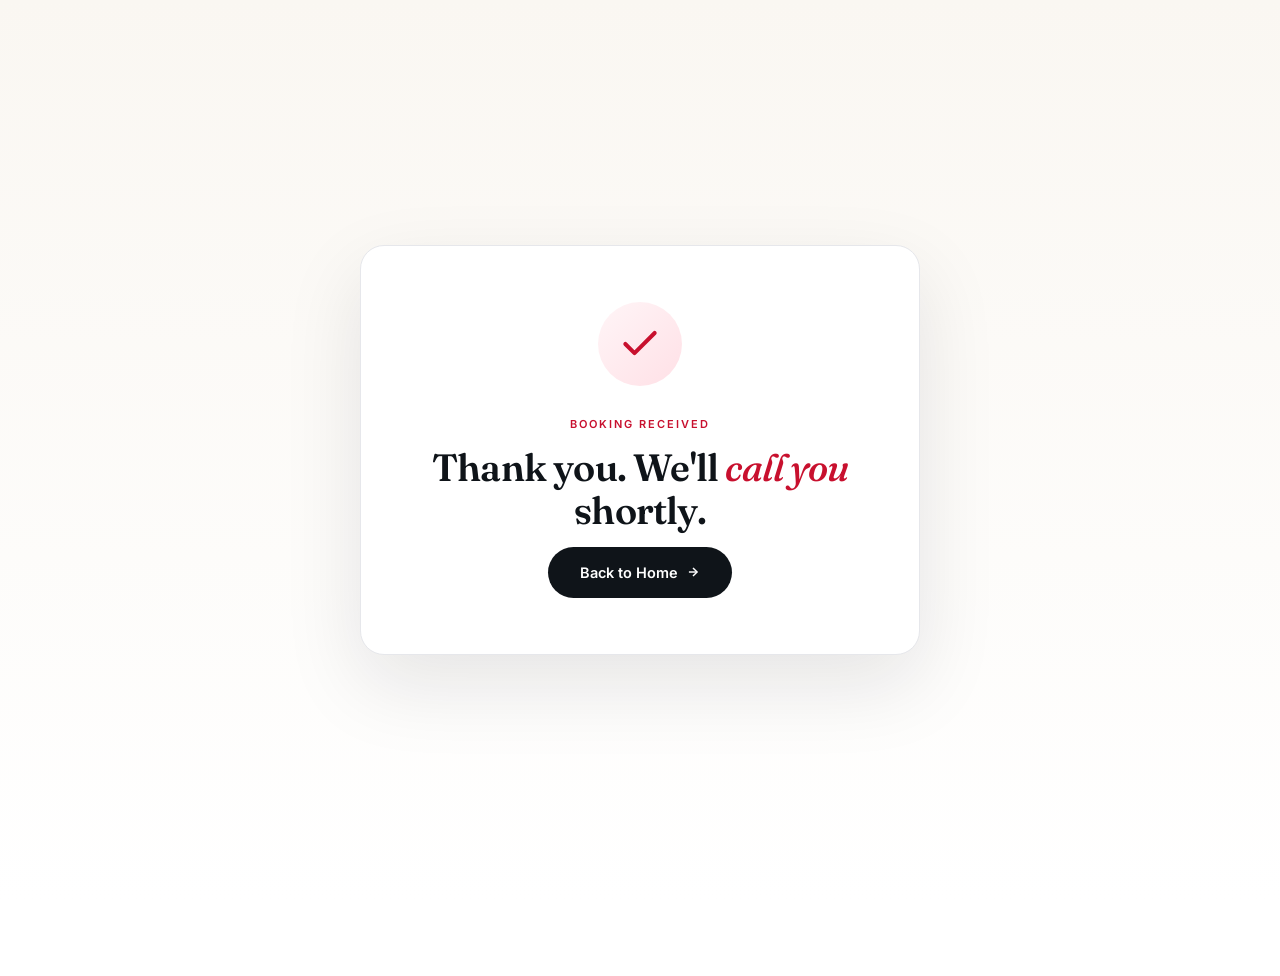
==== thank-you.html @ 6a63ca4a "Add exit-intent popup, thank-you page, mobile video autoplay fixes, slim topbar - Exit-intent modal " ====
<!DOCTYPE html>
<html lang="en">
<head>
  <meta charset="UTF-8" />
  <meta name="viewport" content="width=device-width, initial-scale=1.0" />
  <title>Thank You — Shape-U Obesity Clinic</title>
  <link rel="preconnect" href="https://fonts.googleapis.com" />
  <link rel="preconnect" href="https://fonts.gstatic.com" crossorigin />
  <link href="https://fonts.googleapis.com/css2?family=Inter:wght@400;500;600;700&family=Fraunces:opsz,wght@9..144,500;9..144,600;9..144,700&display=swap" rel="stylesheet" />
  <link rel="stylesheet" href="styles.css" />
  <style>
    .thank-page {
      min-height: 100vh;
      display: flex;
      align-items: center;
      justify-content: center;
      padding: 32px 20px;
      background: linear-gradient(180deg, var(--cream) 0%, #fff 100%);
      text-align: center;
    }
    .thank-card {
      max-width: 560px;
      background: #fff;
      border-radius: 24px;
      padding: 56px 40px;
      box-shadow: 0 30px 80px rgba(15, 20, 25, 0.1);
      border: 1px solid var(--line);
    }
    .thank-icon {
      width: 84px;
      height: 84px;
      border-radius: 50%;
      background: linear-gradient(135deg, #fff5f7, #ffe0e6);
      color: var(--red);
      display: flex;
      align-items: center;
      justify-content: center;
      margin: 0 auto 24px;
      animation: pop .6s cubic-bezier(.2, .9, .3, 1.3);
    }
    @keyframes pop {
      0%   { transform: scale(0); opacity: 0; }
      70%  { transform: scale(1.1); }
      100% { transform: scale(1); opacity: 1; }
    }
    .thank-card .eyebrow {
      display: inline-block;
      margin-bottom: 12px;
    }
    .thank-card h1 {
      font-family: var(--serif);
      font-size: 38px;
      font-weight: 600;
      letter-spacing: -0.8px;
      line-height: 1.15;
      margin-bottom: 14px;
      color: var(--ink);
    }
    .thank-card h1 em {
      font-style: italic;
      color: var(--red);
      font-weight: 500;
    }
    .thank-card p {
      font-size: 15.5px;
      color: var(--muted);
      line-height: 1.6;
      margin-bottom: 28px;
    }
    .thank-meta {
      display: flex;
      gap: 16px;
      justify-content: center;
      flex-wrap: wrap;
      margin-bottom: 28px;
    }
    .thank-meta-item {
      display: inline-flex;
      align-items: center;
      gap: 8px;
      font-size: 13px;
      color: var(--ink-soft);
      background: var(--cream);
      padding: 8px 14px;
      border-radius: 999px;
      border: 1px solid var(--line);
    }
    .thank-meta-item svg { color: var(--red); }
    .thank-cta {
      display: inline-flex;
      align-items: center;
      gap: 8px;
      background: var(--ink);
      color: #fff;
      text-decoration: none;
      padding: 14px 32px;
      border-radius: 999px;
      font-weight: 600;
      font-size: 14.5px;
      transition: background .2s, transform .15s;
    }
    .thank-cta:hover { background: var(--red); transform: translateY(-1px); }
    @media (max-width: 640px) {
      .thank-card { padding: 40px 24px; }
      .thank-card h1 { font-size: 28px; }
      .thank-card p { font-size: 14px; }
    }
  </style>
</head>
<body>
  <section class="thank-page">
    <div class="thank-card">
      <div class="thank-icon">
        <svg width="44" height="44" viewBox="0 0 24 24" fill="none" stroke="currentColor" stroke-width="2.2" stroke-linecap="round" stroke-linejoin="round">
          <polyline points="20 6 9 17 4 12"/>
        </svg>
      </div>
      <span class="eyebrow">Booking Received</span>
      <h1>Thank you. We'll <em>call you</em> shortly.</h1>

      <a href="index.html" class="thank-cta">
        Back to Home
        <svg width="14" height="14" viewBox="0 0 24 24" fill="none" stroke="currentColor" stroke-width="2.5"><line x1="5" y1="12" x2="19" y2="12"/><polyline points="12 5 19 12 12 19"/></svg>
      </a>
    </div>
  </section>
</body>
</html>
---- styles.css ----
/* ============ Tokens ============ */
:root {
  --red: #C8102E;
  --red-dark: #9b0c24;
  --ink: #0f1419;
  --ink-soft: #2a2f36;
  --muted: #6b7280;
  --line: #e6e7eb;
  --paper: #ffffff;
  --cream: #faf7f2;
  --sand: #f4efe8;

  --radius-sm: 8px;
  --radius: 12px;
  --radius-lg: 20px;

  --shadow-sm: 0 1px 2px rgba(15, 20, 25, 0.04), 0 1px 3px rgba(15, 20, 25, 0.06);
  --shadow-md: 0 4px 16px rgba(15, 20, 25, 0.06), 0 1px 3px rgba(15, 20, 25, 0.04);
  --shadow-lg: 0 24px 60px rgba(15, 20, 25, 0.12);

  --serif: 'Fraunces', 'Times New Roman', serif;
  --sans: 'Inter', system-ui, -apple-system, Segoe UI, Roboto, sans-serif;
}

* { box-sizing: border-box; margin: 0; padding: 0; }
html { scroll-behavior: smooth; }
body {
  font-family: var(--sans);
  background: var(--paper);
  color: var(--ink);
  line-height: 1.6;
  -webkit-font-smoothing: antialiased;
  text-rendering: optimizeLegibility;
}
img { max-width: 100%; display: block; }
a { color: inherit; }

/* ============ Top Bar ============ */
.topbar {
  background: var(--ink);
  color: rgba(255, 255, 255, 0.85);
  font-size: 12.5px;
  letter-spacing: 0.3px;
}
.topbar-inner {
  max-width: 1280px;
  margin: 0 auto;
  padding: 8px 24px;
  display: flex;
  align-items: center;
  justify-content: center;
}
.topbar-item {
  display: inline-flex;
  align-items: center;
  gap: 8px;
  color: rgba(255, 255, 255, 0.78);
}
.topbar-item svg {
  opacity: 0.7;
  color: var(--red);
  flex-shrink: 0;
}

/* ============ Header ============ */
.nav {
  position: sticky;
  top: 0;
  background: rgba(255, 255, 255, 0.96);
  backdrop-filter: saturate(160%) blur(10px);
  border-bottom: 1px solid var(--line);
  z-index: 100;
}
.nav-inner {
  max-width: 1280px;
  margin: 0 auto;
  padding: 14px 28px;
  display: flex;
  align-items: center;
  justify-content: space-between;
  gap: 32px;
}
.brand img {
  height: 44px;
  width: auto;
  display: block;
}
.nav-links {
  display: flex;
  align-items: center;
  gap: 32px;
}
.nav-links a {
  text-decoration: none;
  color: var(--ink-soft);
  font-weight: 500;
  font-size: 14px;
  letter-spacing: 0.1px;
  transition: color .2s;
  position: relative;
}
.nav-links a:not(.nav-cta)::after {
  content: '';
  position: absolute;
  left: 0;
  bottom: -4px;
  width: 0;
  height: 1.5px;
  background: var(--red);
  transition: width .25s ease;
}
.nav-links a:not(.nav-cta):hover { color: var(--red); }
.nav-links a:not(.nav-cta):hover::after { width: 100%; }
.nav-cta {
  background: var(--red);
  color: #fff !important;
  padding: 11px 22px;
  border-radius: 999px;
  font-size: 13.5px;
  font-weight: 600;
  letter-spacing: 0.2px;
  transition: background .2s, transform .15s, box-shadow .2s;
  box-shadow: 0 6px 18px rgba(200, 16, 46, 0.32);
}
.nav-cta::after { display: none !important; }
.nav-cta:hover {
  background: var(--ink);
  transform: translateY(-1px);
  box-shadow: 0 8px 22px rgba(15, 20, 25, 0.25);
}

/* ============ Hero ============ */
.hero {
  background: linear-gradient(180deg, var(--cream) 0%, #fff 100%);
  padding: 36px 28px 56px;
  position: relative;
  overflow: hidden;
}
.hero::before {
  content: '';
  position: absolute;
  top: 10%;
  right: -10%;
  width: 500px;
  height: 500px;
  background: radial-gradient(circle, rgba(200, 16, 46, 0.06), transparent 70%);
  pointer-events: none;
  border-radius: 50%;
}

/* ===== Decorative shapes ===== */
.deco {
  position: absolute;
  pointer-events: none;
  z-index: 0;
}
.deco-circle {
  border-radius: 50%;
  background: radial-gradient(circle, rgba(200, 16, 46, 0.12), transparent 70%);
  animation: floatY 12s ease-in-out infinite;
}
.deco-circle--lg {
  width: 320px;
  height: 320px;
  top: 8%;
  left: -120px;
}
.deco-circle--sm {
  width: 160px;
  height: 160px;
  bottom: 8%;
  right: 12%;
  background: radial-gradient(circle, rgba(15, 20, 25, 0.06), transparent 70%);
  animation-duration: 9s;
  animation-delay: -3s;
}
.deco-ring {
  width: 220px;
  height: 220px;
  bottom: -60px;
  left: 35%;
  border: 1.5px dashed rgba(200, 16, 46, 0.25);
  border-radius: 50%;
  animation: spin 60s linear infinite;
}
.deco-dots {
  top: 18%;
  right: 32%;
  color: rgba(200, 16, 46, 0.18);
}
.deco-blur {
  position: absolute;
  width: 320px;
  height: 320px;
  border-radius: 50%;
  filter: blur(80px);
  opacity: 0.4;
  pointer-events: none;
  z-index: 0;
}
.deco-blur--left {
  top: 20%;
  left: -160px;
  background: rgba(200, 16, 46, 0.25);
}
.deco-blur--right {
  bottom: 10%;
  right: -160px;
  background: rgba(15, 20, 25, 0.18);
}

@keyframes floatY {
  0%, 100% { transform: translateY(0); }
  50% { transform: translateY(-22px); }
}
@keyframes spin {
  from { transform: rotate(0deg); }
  to   { transform: rotate(360deg); }
}

/* ===== Single Golden Offer ===== */
.gold-offer {
  position: relative;
  z-index: 1;
  max-width: 920px;
  margin: 0 auto 20px;
  display: flex;
  flex-direction: column;
  align-items: center;
  gap: 10px;
  padding: 16px 36px 18px;
  border-radius: 22px;
  background:
    radial-gradient(ellipse at center top, rgba(255, 244, 200, 0.95) 0%, transparent 65%),
    linear-gradient(120deg, #a0731f 0%, #d4a84a 18%, #f5d97a 38%, #fff8da 50%, #f5d97a 62%, #d4a84a 82%, #a0731f 100%);
  background-size: 100% 100%, 220% 100%;
  border: 1.5px solid #c79733;
  box-shadow:
    0 0 0 1px rgba(255, 255, 255, 0.55) inset,
    0 0 0 4px rgba(245, 217, 122, 0.2),
    0 12px 32px rgba(160, 115, 31, 0.4),
    0 0 40px rgba(245, 217, 122, 0.55);
  overflow: hidden;
  animation: goldShimmer 5s ease-in-out infinite, goldPulse 2.6s ease-in-out infinite;
}
.gold-tag {
  display: inline-flex;
  align-items: center;
  gap: 7px;
  font-size: 10.5px;
  font-weight: 800;
  text-transform: uppercase;
  letter-spacing: 2.5px;
  color: #4a3210;
  background: rgba(255, 255, 255, 0.72);
  padding: 5px 14px;
  border-radius: 999px;
  border: 1px solid rgba(74, 50, 16, 0.18);
  position: relative;
  z-index: 2;
}
.gold-dot {
  width: 6px;
  height: 6px;
  border-radius: 50%;
  background: #c8102e;
  box-shadow: 0 0 0 0 rgba(200, 16, 46, 0.6);
  animation: goldDot 1.8s ease-out infinite;
}
@keyframes goldDot {
  0%, 100% { box-shadow: 0 0 0 0 rgba(200, 16, 46, 0.55); }
  50%      { box-shadow: 0 0 0 6px rgba(200, 16, 46, 0); }
}

.gold-main {
  display: flex;
  align-items: center;
  gap: 18px;
  position: relative;
  z-index: 2;
}
.gold-kg {
  display: inline-flex;
  align-items: baseline;
  gap: 4px;
  font-family: var(--serif);
  color: #c8102e;
  text-shadow:
    0 1px 0 rgba(255, 255, 255, 0.6),
    0 2px 6px rgba(200, 16, 46, 0.25),
    0 0 24px rgba(200, 16, 46, 0.15);
  line-height: 0.9;
}
.gold-kg-num {
  font-size: 64px;
  font-weight: 700;
  letter-spacing: -3px;
}
.gold-kg-unit {
  font-size: 28px;
  font-weight: 700;
  letter-spacing: 1px;
}
.gold-detail {
  display: flex;
  flex-direction: column;
  line-height: 1.15;
  text-align: left;
}
.gold-detail-top {
  font-family: var(--serif);
  font-style: italic;
  font-size: 22px;
  font-weight: 600;
  color: #2a1d08;
  text-shadow: 0 1px 0 rgba(255, 255, 255, 0.45);
}
.gold-detail-bottom {
  font-size: 12px;
  font-weight: 600;
  text-transform: uppercase;
  letter-spacing: 1.5px;
  color: #6b4a14;
  margin-top: 2px;
}
.gold-free {
  font-family: var(--sans);
  font-size: 18px;
  font-weight: 900;
  letter-spacing: 4px;
  color: #fff;
  background: linear-gradient(135deg, #c8102e 0%, #8b0a20 100%);
  padding: 8px 16px 8px 20px;
  border-radius: 8px;
  box-shadow: 0 4px 14px rgba(200, 16, 46, 0.45), 0 0 0 2px rgba(255, 255, 255, 0.5) inset;
  margin-left: 6px;
  transform: rotate(-3deg);
  text-shadow: 0 1px 2px rgba(0, 0, 0, 0.2);
}
.gold-shine {
  position: absolute;
  top: 0;
  left: -75%;
  width: 50%;
  height: 100%;
  background: linear-gradient(120deg, transparent 0%, rgba(255, 255, 255, 0.7) 50%, transparent 100%);
  transform: skewX(-22deg);
  animation: goldStreak 3.4s ease-in-out infinite;
  pointer-events: none;
  z-index: 1;
}
@keyframes goldShimmer {
  0%, 100% { background-position: 0% 50%; }
  50%      { background-position: 100% 50%; }
}
@keyframes goldPulse {
  0%, 100% {
    box-shadow:
      0 0 0 1px rgba(255, 255, 255, 0.55) inset,
      0 0 0 4px rgba(245, 217, 122, 0.2),
      0 12px 32px rgba(160, 115, 31, 0.4),
      0 0 40px rgba(245, 217, 122, 0.55);
  }
  50% {
    box-shadow:
      0 0 0 1px rgba(255, 255, 255, 0.7) inset,
      0 0 0 6px rgba(245, 217, 122, 0.32),
      0 16px 40px rgba(160, 115, 31, 0.55),
      0 0 60px rgba(245, 217, 122, 0.85);
  }
}
@keyframes goldStreak {
  0%   { left: -75%; }
  60%  { left: 130%; }
  100% { left: 130%; }
}
.hero-wrap {
  max-width: 1480px;
  margin: 0 auto;
  display: grid;
  grid-template-columns: 1.7fr 520px;
  align-items: stretch;
  position: relative;
  z-index: 2;
  gap: 0;
}
.hero-visual {
  position: relative;
  z-index: 1;
  border-radius: var(--radius-lg);
  box-shadow: var(--shadow-lg);
  overflow: hidden;
  min-height: 580px;
}
.hero-visual picture {
  width: 100%;
  height: 100%;
  display: block;
}
.hero-visual img {
  width: 100%;
  height: 100%;
  display: block;
  object-fit: cover;
  object-position: left center;
  border-radius: var(--radius-lg);
}
.hero-form-card {
  background: #fff;
  border-radius: var(--radius-lg);
  padding: 38px 36px;
  box-shadow: 0 30px 80px rgba(15, 20, 25, 0.14);
  border: 1px solid var(--line);
  position: relative;
  z-index: 2;
  margin-left: -120px;
  align-self: center;
}

/* ===== Floating Badges on Form ===== */
.badge-float {
  position: absolute;
  background: #fff;
  border: 1px solid var(--line);
  border-radius: 999px;
  padding: 8px 14px;
  font-size: 12px;
  font-weight: 500;
  color: var(--ink-soft);
  box-shadow: 0 8px 24px rgba(15, 20, 25, 0.12);
  display: inline-flex;
  align-items: center;
  gap: 6px;
  animation: floatY 5s ease-in-out infinite;
  z-index: 3;
}
.badge-rating {
  top: -16px;
  left: -22px;
}
.badge-rating strong {
  color: var(--ink);
  font-weight: 700;
}
.badge-rating span {
  color: var(--muted);
  font-size: 11px;
}
.badge-offer {
  bottom: 38px;
  right: -18px;
  background: var(--ink);
  color: #fff;
  border-color: var(--ink);
  font-size: 11.5px;
  font-weight: 600;
  letter-spacing: 0.6px;
  text-transform: uppercase;
  animation-delay: -1.5s;
}
.pulse-dot {
  width: 8px;
  height: 8px;
  border-radius: 50%;
  background: #4ade80;
  position: relative;
}
.pulse-dot::after {
  content: '';
  position: absolute;
  inset: -3px;
  border-radius: 50%;
  background: rgba(74, 222, 128, 0.5);
  animation: pulse 1.8s ease-out infinite;
}
@keyframes pulse {
  0%   { transform: scale(0.6); opacity: 0.8; }
  100% { transform: scale(1.8); opacity: 0; }
}
.form-title {
  font-family: var(--serif);
  font-size: 32px;
  font-weight: 600;
  line-height: 1.15;
  letter-spacing: -0.5px;
  margin-bottom: 8px;
  color: var(--ink);
}
.form-title em {
  font-style: italic;
  color: var(--red);
  font-weight: 500;
}
.form-sub {
  font-size: 15px;
  color: var(--muted);
  margin-bottom: 26px;
  line-height: 1.5;
}
.form-sub strong { color: var(--ink); font-weight: 600; }

.lead-form .field { margin-bottom: 14px; }
.row-2 {
  display: grid;
  grid-template-columns: 1fr 1fr;
  gap: 12px;
}
.lead-form label {
  display: block;
  font-size: 11.5px;
  font-weight: 600;
  text-transform: uppercase;
  letter-spacing: 0.6px;
  color: var(--ink-soft);
  margin-bottom: 6px;
}
.lead-form label span { color: var(--red); }
.lead-form input,
.lead-form select {
  width: 100%;
  padding: 13px 16px;
  font-size: 15px;
  font-family: inherit;
  border: 1px solid var(--line);
  border-radius: var(--radius-sm);
  background: #fff;
  color: var(--ink);
  transition: border-color .15s, box-shadow .15s;
  outline: none;
}
.lead-form input::placeholder {
  color: #b0b4ba;
}
.lead-form input:focus,
.lead-form select:focus {
  border-color: var(--ink);
  box-shadow: 0 0 0 3px rgba(15, 20, 25, 0.08);
}
.select-wrap { position: relative; }
.select-wrap::after {
  content: '';
  position: absolute;
  right: 16px;
  top: 50%;
  width: 7px;
  height: 7px;
  border-right: 1.5px solid var(--muted);
  border-bottom: 1.5px solid var(--muted);
  transform: translateY(-70%) rotate(45deg);
  pointer-events: none;
}
.lead-form select {
  appearance: none;
  -webkit-appearance: none;
  padding-right: 36px;
  cursor: pointer;
}

.consent {
  display: flex;
  gap: 10px;
  align-items: flex-start;
  margin: 8px 0 18px;
  font-size: 12px;
  color: var(--muted);
  line-height: 1.5;
  cursor: pointer;
}
.consent input {
  width: 15px;
  height: 15px;
  margin-top: 2px;
  accent-color: var(--red);
  flex-shrink: 0;
}

.submit-btn {
  width: 100%;
  padding: 16px;
  border: none;
  border-radius: var(--radius-sm);
  background: var(--red);
  color: #fff;
  font-size: 15.5px;
  font-weight: 600;
  font-family: inherit;
  letter-spacing: 0.3px;
  cursor: pointer;
  display: inline-flex;
  align-items: center;
  justify-content: center;
  gap: 8px;
  position: relative;
  transition: background .2s, transform .15s, box-shadow .3s;
  box-shadow: 0 6px 20px rgba(200, 16, 46, 0.32);
}
.submit-btn:hover {
  background: var(--ink);
  transform: translateY(-1px);
  box-shadow: 0 10px 28px rgba(200, 16, 46, 0.4);
}
.submit-btn svg { transition: transform .2s; }
.submit-btn:hover svg { transform: translateX(3px); }
.form-foot {
  font-size: 11px;
  color: var(--muted);
  text-align: center;
  margin-top: 12px;
}

/* ============ Section Heads ============ */
.section-head {
  text-align: center;
  max-width: 700px;
  margin: 0 auto 56px;
}
.eyebrow {
  display: inline-block;
  font-size: 11px;
  font-weight: 600;
  letter-spacing: 2px;
  text-transform: uppercase;
  color: var(--red);
  margin-bottom: 14px;
}
.eyebrow-light { color: rgba(255, 255, 255, 0.75); }
.section-head h2 {
  font-family: var(--serif);
  font-size: 44px;
  font-weight: 600;
  line-height: 1.1;
  letter-spacing: -1px;
  margin-bottom: 14px;
  color: var(--ink);
}
.section-head h2 em {
  font-style: italic;
  font-weight: 500;
  color: var(--red);
}
.section-head p {
  color: var(--muted);
  font-size: 16px;
  line-height: 1.6;
}

/* ============ Features ============ */
.features {
  background: linear-gradient(180deg, #fff 0%, var(--cream) 100%);
  padding: 64px 28px;
  border-top: 1px solid var(--line);
  border-bottom: 1px solid var(--line);
  position: relative;
}
.features-head {
  text-align: center;
  margin-bottom: 40px;
}
.features-head .eyebrow { margin-bottom: 10px; }
.features-head h2 {
  font-family: var(--serif);
  font-size: 32px;
  font-weight: 600;
  line-height: 1.15;
  letter-spacing: -0.6px;
  color: var(--ink);
}
.features-head h2 em {
  font-style: italic;
  font-weight: 500;
  color: var(--red);
}
.features-inner {
  max-width: 1180px;
  margin: 0 auto;
  display: grid;
  grid-template-columns: repeat(4, 1fr);
  gap: 0;
  background: #fff;
  border: 1px solid var(--line);
  border-radius: 18px;
  box-shadow: 0 6px 30px rgba(15, 20, 25, 0.05);
  overflow: hidden;
}
.feature {
  text-align: center;
  display: flex;
  flex-direction: column;
  align-items: center;
  gap: 14px;
  padding: 36px 24px;
  position: relative;
  transition: background .3s ease;
}
.feature + .feature::before {
  content: '';
  position: absolute;
  left: 0;
  top: 24px;
  bottom: 24px;
  width: 1px;
  background: linear-gradient(180deg, transparent, var(--line), transparent);
}
.feature:hover {
  background: linear-gradient(180deg, #fff 0%, rgba(200, 16, 46, 0.03) 100%);
}
.feature-icon {
  width: 76px;
  height: 76px;
  border-radius: 22px;
  background: linear-gradient(135deg, #fff5f7 0%, #fde9ed 100%);
  color: var(--red);
  display: flex;
  align-items: center;
  justify-content: center;
  position: relative;
  transition: transform .3s cubic-bezier(.2,.7,.2,1);
}
.feature-icon::after {
  content: '';
  position: absolute;
  inset: 0;
  border-radius: 22px;
  border: 1px solid rgba(200, 16, 46, 0.18);
  transition: border-color .3s, transform .3s;
}
.feature-icon svg {
  width: 38px;
  height: 38px;
  position: relative;
  z-index: 1;
}
.feature:hover .feature-icon {
  transform: translateY(-4px) rotate(-3deg);
}
.feature:hover .feature-icon::after {
  border-color: var(--red);
  transform: scale(1.08);
}
.feature h3 {
  font-family: var(--serif);
  font-size: 19px;
  font-weight: 600;
  color: var(--ink);
  letter-spacing: -0.3px;
  margin: 0;
}
.feature p {
  font-size: 13px;
  line-height: 1.55;
  color: var(--muted);
  max-width: 220px;
  margin: 0;
}

/* ============ Testimonials ============ */
.testimonials {
  padding: 48px 28px 56px;
  background: #fff;
  position: relative;
  overflow: hidden;
}

/* ===== Stat strip ===== */
.stat-strip {
  max-width: 1100px;
  margin: 0 auto 56px;
  display: grid;
  grid-template-columns: repeat(4, 1fr);
  gap: 14px;
  position: relative;
  z-index: 1;
}
.stat-pill {
  background: linear-gradient(180deg, #fff 0%, var(--cream) 100%);
  border: 1px solid var(--line);
  border-radius: var(--radius);
  padding: 20px 18px;
  text-align: center;
  transition: transform .3s ease, box-shadow .3s, border-color .3s;
}
.stat-pill:hover {
  transform: translateY(-4px);
  border-color: var(--red);
  box-shadow: 0 12px 30px rgba(15, 20, 25, 0.08);
}
.stat-pill-num {
  display: block;
  font-family: var(--serif);
  font-size: 32px;
  font-weight: 600;
  letter-spacing: -1px;
  color: var(--ink);
  line-height: 1;
}
.stat-pill-num small {
  font-size: 18px;
  color: var(--red);
  font-weight: 500;
}
.stat-pill-label {
  display: block;
  font-size: 11.5px;
  text-transform: uppercase;
  letter-spacing: 1.4px;
  color: var(--muted);
  margin-top: 8px;
  font-weight: 500;
}

/* ===== Reveal-on-scroll ===== */
.reveal {
  opacity: 0;
  transform: translateY(28px);
  transition: opacity .65s ease, transform .65s cubic-bezier(.2,.7,.2,1);
}
.reveal.is-visible {
  opacity: 1;
  transform: translateY(0);
}
.video-card.reveal:nth-child(2) { transition-delay: .08s; }
.video-card.reveal:nth-child(3) { transition-delay: .16s; }
.video-card.reveal:nth-child(4) { transition-delay: .24s; }
.stat-pill.reveal:nth-child(2) { transition-delay: .08s; }
.stat-pill.reveal:nth-child(3) { transition-delay: .16s; }
.stat-pill.reveal:nth-child(4) { transition-delay: .24s; }
.video-gallery {
  max-width: 1100px;
  margin: 0 auto;
  display: grid;
  grid-template-columns: repeat(4, 1fr);
  gap: 18px;
}
.video-card {
  position: relative;
  aspect-ratio: 9 / 16;
  border-radius: var(--radius);
  overflow: hidden;
  background: var(--ink);
  cursor: pointer;
  box-shadow: var(--shadow-md);
  transition: transform .4s cubic-bezier(.2,.7,.2,1), box-shadow .3s;
}
.video-card:hover {
  transform: translateY(-3px);
  box-shadow: 0 14px 32px rgba(15, 20, 25, 0.16);
}
.video-card video {
  width: 100%;
  height: 100%;
  object-fit: cover;
  display: block;
}
.video-overlay {
  position: absolute;
  inset: 0;
  background: linear-gradient(180deg, transparent 0%, transparent 55%, rgba(0, 0, 0, 0.75) 100%);
  display: flex;
  flex-direction: column;
  justify-content: space-between;
  padding: 16px;
  pointer-events: none;
}
.play-btn {
  align-self: center;
  margin-top: auto;
  margin-bottom: auto;
  width: 52px;
  height: 52px;
  border-radius: 50%;
  background: rgba(255, 255, 255, 0.95);
  color: var(--red);
  display: flex;
  align-items: center;
  justify-content: center;
  opacity: 0;
  transition: opacity .25s, transform .25s;
  transform: scale(0.85);
  box-shadow: 0 6px 16px rgba(0, 0, 0, 0.3);
}
.video-card:hover .play-btn { opacity: 1; transform: scale(1); }
.video-caption {
  color: #fff;
  text-align: left;
  width: 100%;
}
.video-caption strong {
  display: block;
  font-size: 13.5px;
  font-weight: 600;
  letter-spacing: 0.1px;
}
.video-caption span {
  display: block;
  font-size: 11.5px;
  font-weight: 400;
  opacity: 0.8;
  margin-top: 2px;
}

/* ============ Book Appointment (end of page) ============ */
.book-end {
  background: linear-gradient(180deg, #fff 0%, var(--cream) 100%);
  padding: 56px 28px 72px;
  text-align: center;
}
.book-end-inner {
  max-width: 640px;
  margin: 0 auto;
}
.book-end h2 {
  font-family: var(--serif);
  font-size: 36px;
  font-weight: 600;
  letter-spacing: -0.8px;
  line-height: 1.15;
  margin-bottom: 12px;
  color: var(--ink);
}
.book-end p {
  font-size: 16px;
  color: var(--muted);
  margin-bottom: 28px;
}
.book-end-btn {
  display: inline-flex;
  align-items: center;
  gap: 10px;
  background: var(--red);
  color: #fff;
  text-decoration: none;
  padding: 16px 36px;
  border-radius: 999px;
  font-weight: 600;
  font-size: 15px;
  letter-spacing: 0.3px;
  transition: background .2s, transform .15s, box-shadow .3s;
  box-shadow: 0 10px 28px rgba(200, 16, 46, 0.36);
}
.book-end-btn:hover {
  background: var(--ink);
  transform: translateY(-2px);
  box-shadow: 0 14px 36px rgba(200, 16, 46, 0.5);
}
.book-end-btn svg { transition: transform .2s; }
.book-end-btn:hover svg { transform: translateX(3px); }

/* ============ Sticky Bottom CTA ============ */
.sticky-cta {
  position: fixed;
  left: 0;
  right: 0;
  bottom: 0;
  z-index: 90;
  background: rgba(15, 20, 25, 0.97);
  backdrop-filter: blur(10px);
  border-top: 1px solid rgba(255, 255, 255, 0.08);
  padding: 12px 24px;
  transform: translateY(0);
  transition: transform .35s cubic-bezier(.2,.7,.2,1), opacity .25s;
}
.sticky-cta.is-hidden {
  transform: translateY(110%);
  opacity: 0;
  pointer-events: none;
}
.sticky-cta-inner {
  max-width: 1280px;
  margin: 0 auto;
  display: flex;
  align-items: center;
  justify-content: space-between;
  gap: 20px;
}
.sticky-cta-text {
  color: #fff;
  display: flex;
  flex-direction: column;
  line-height: 1.2;
}
.sticky-cta-text strong {
  font-size: 14.5px;
  font-weight: 600;
  letter-spacing: 0.1px;
}
.sticky-cta-text span {
  font-size: 12px;
  color: rgba(255, 255, 255, 0.55);
  margin-top: 3px;
}
.sticky-cta-btn {
  display: inline-flex;
  align-items: center;
  gap: 8px;
  background: var(--red);
  color: #fff;
  text-decoration: none;
  padding: 12px 24px;
  border-radius: 999px;
  font-weight: 600;
  font-size: 14px;
  letter-spacing: 0.2px;
  white-space: nowrap;
  transition: background .2s, transform .15s, color .2s, box-shadow .3s;
  box-shadow: 0 6px 18px rgba(200, 16, 46, 0.4);
}
.sticky-cta-btn:hover {
  background: #fff;
  color: var(--ink);
  transform: translateY(-1px);
}
.sticky-cta-btn svg { transition: transform .2s; }
.sticky-cta-btn:hover svg { transform: translateX(2px); }

/* leave space at bottom so sticky bar never covers final CTA */
body { padding-bottom: 76px; }

/* ============ Exit Intent Modal ============ */
.exit-modal {
  position: fixed;
  inset: 0;
  z-index: 250;
  display: none;
  align-items: center;
  justify-content: center;
  padding: 20px;
}
.exit-modal.is-open {
  display: flex;
  animation: exitFade .25s ease;
}
.exit-backdrop {
  position: absolute;
  inset: 0;
  background: rgba(10, 13, 17, 0.75);
  backdrop-filter: blur(6px);
}
.exit-card {
  position: relative;
  background: #fff;
  border-radius: 20px;
  max-width: 460px;
  width: 100%;
  max-height: 92vh;
  overflow-y: auto;
  box-shadow: 0 30px 80px rgba(0, 0, 0, 0.5);
  animation: exitSlide .35s cubic-bezier(.2,.7,.2,1);
}
@keyframes exitFade {
  from { opacity: 0; }
  to   { opacity: 1; }
}
@keyframes exitSlide {
  from { transform: translateY(40px) scale(0.96); opacity: 0; }
  to   { transform: translateY(0) scale(1); opacity: 1; }
}
.exit-close {
  position: absolute;
  top: 14px;
  right: 14px;
  width: 36px;
  height: 36px;
  border: none;
  border-radius: 50%;
  background: rgba(15, 20, 25, 0.06);
  color: var(--ink);
  cursor: pointer;
  display: flex;
  align-items: center;
  justify-content: center;
  transition: background .2s, transform .15s;
  z-index: 2;
}
.exit-close:hover {
  background: rgba(15, 20, 25, 0.12);
  transform: rotate(90deg);
}
.exit-hero {
  background: linear-gradient(135deg, #fff5f7 0%, #ffe0e6 100%);
  padding: 32px 28px 22px;
  border-radius: 20px 20px 0 0;
  text-align: center;
  border-bottom: 1px solid var(--line);
}
.exit-tag {
  display: inline-block;
  background: var(--red);
  color: #fff;
  font-size: 10.5px;
  font-weight: 700;
  letter-spacing: 2px;
  text-transform: uppercase;
  padding: 5px 12px;
  border-radius: 999px;
  margin-bottom: 14px;
}
.exit-hero h2 {
  font-family: var(--serif);
  font-size: 26px;
  font-weight: 600;
  line-height: 1.2;
  letter-spacing: -0.5px;
  color: var(--ink);
  margin-bottom: 8px;
}
.exit-hero h2 em {
  font-style: italic;
  font-weight: 600;
  color: var(--red);
}
.exit-hero p {
  font-size: 13.5px;
  color: var(--muted);
  line-height: 1.5;
}
.exit-hero p strong { color: var(--ink); font-weight: 600; }
.exit-form {
  padding: 22px 28px 28px;
}

/* ============ Video Modal (vertical) ============ */
.video-modal {
  position: fixed;
  inset: 0;
  background: rgba(0, 0, 0, 0.92);
  z-index: 200;
  display: none;
  align-items: center;
  justify-content: center;
  padding: 24px;
  backdrop-filter: blur(8px);
}
.video-modal.is-open {
  display: flex;
  animation: modalFade .25s ease;
}
@keyframes modalFade {
  from { opacity: 0; }
  to   { opacity: 1; }
}
.modal-inner {
  position: relative;
  height: min(92vh, 900px);
  aspect-ratio: 9 / 16;
  max-width: 100%;
  border-radius: 16px;
  overflow: hidden;
  box-shadow: 0 30px 80px rgba(0, 0, 0, 0.6);
  background: #000;
}
.modal-inner video {
  width: 100%;
  height: 100%;
  object-fit: contain;
  background: #000;
  display: block;
}
.modal-close {
  position: absolute;
  top: 20px;
  right: 24px;
  width: 44px;
  height: 44px;
  border: none;
  border-radius: 50%;
  background: rgba(255, 255, 255, 0.12);
  color: #fff;
  display: flex;
  align-items: center;
  justify-content: center;
  cursor: pointer;
  transition: background .2s, transform .15s;
  z-index: 1;
}
.modal-close:hover {
  background: rgba(255, 255, 255, 0.22);
  transform: scale(1.05);
}

/* ============ Trust ============ */
.trust {
  background: var(--ink);
  color: #fff;
  padding: 44px 28px;
}
.trust-inner {
  max-width: 1280px;
  margin: 0 auto;
  display: flex;
  align-items: center;
  justify-content: space-between;
}
.trust-item {
  text-align: center;
  flex: 1;
}
.trust-num {
  font-family: var(--serif);
  font-size: 40px;
  font-weight: 600;
  letter-spacing: -1px;
  line-height: 1;
  color: #fff;
}
.trust-num span {
  color: var(--red);
  font-size: 28px;
  font-weight: 500;
}
.trust-label {
  font-size: 11.5px;
  color: rgba(255, 255, 255, 0.6);
  margin-top: 8px;
  text-transform: uppercase;
  letter-spacing: 1.5px;
}
.trust-divider {
  width: 1px;
  height: 40px;
  background: rgba(255, 255, 255, 0.12);
}

/* ============ Services ============ */
.services {
  padding: 96px 28px;
  background: var(--cream);
}
.services-grid {
  max-width: 1280px;
  margin: 0 auto;
  display: grid;
  grid-template-columns: repeat(4, 1fr);
  gap: 20px;
}
.service-card {
  background: #fff;
  border-radius: var(--radius);
  padding: 36px 28px;
  border: 1px solid var(--line);
  transition: all .3s ease;
  position: relative;
}
.service-card:hover {
  transform: translateY(-4px);
  border-color: transparent;
  box-shadow: 0 16px 40px rgba(15, 20, 25, 0.08);
}
.service-icon {
  width: 56px;
  height: 56px;
  border-radius: var(--radius-sm);
  background: var(--sand);
  color: var(--red);
  display: flex;
  align-items: center;
  justify-content: center;
  margin-bottom: 20px;
  transition: background .25s, color .25s;
}
.service-card:hover .service-icon {
  background: var(--red);
  color: #fff;
}
.service-card h3 {
  font-family: var(--serif);
  font-size: 20px;
  font-weight: 600;
  letter-spacing: -0.3px;
  margin-bottom: 8px;
  color: var(--ink);
}
.service-card p {
  font-size: 14px;
  color: var(--muted);
  line-height: 1.55;
}

/* ============ Why Us ============ */
.why {
  padding: 96px 28px;
  background: #fff;
}
.why-wrap {
  max-width: 1280px;
  margin: 0 auto;
  display: grid;
  grid-template-columns: 1.1fr 1fr;
  gap: 80px;
  align-items: center;
}
.why-text .eyebrow { margin-bottom: 14px; }
.why-text h2 {
  font-family: var(--serif);
  font-size: 42px;
  font-weight: 600;
  line-height: 1.1;
  letter-spacing: -1px;
  margin-bottom: 20px;
  color: var(--ink);
}
.why-text h2 em {
  font-style: italic;
  font-weight: 500;
  color: var(--red);
}
.why-text > p {
  font-size: 16px;
  color: var(--muted);
  line-height: 1.7;
  margin-bottom: 28px;
}
.why-list {
  list-style: none;
  display: grid;
  gap: 14px;
}
.why-list li {
  display: flex;
  align-items: center;
  gap: 14px;
  font-size: 15px;
  color: var(--ink-soft);
  font-weight: 500;
}
.why-bullet {
  width: 26px;
  height: 26px;
  border-radius: 50%;
  background: var(--red);
  color: #fff;
  display: flex;
  align-items: center;
  justify-content: center;
  flex-shrink: 0;
}
.why-stats {
  display: grid;
  grid-template-columns: 1fr 1fr;
  gap: 14px;
}
.stat-card {
  background: var(--cream);
  border-radius: var(--radius);
  padding: 28px 24px;
  border: 1px solid var(--line);
  text-align: left;
}
.stat-card:nth-child(2) { background: var(--ink); color: #fff; border-color: var(--ink); }
.stat-card:nth-child(3) { background: var(--red); color: #fff; border-color: var(--red); }
.stat-num {
  font-family: var(--serif);
  font-size: 44px;
  font-weight: 600;
  letter-spacing: -1.5px;
  line-height: 1;
  margin-bottom: 8px;
}
.stat-num span {
  font-size: 26px;
  font-weight: 500;
  opacity: 0.7;
}
.stat-card:nth-child(2) .stat-num,
.stat-card:nth-child(3) .stat-num { color: #fff; }
.stat-label {
  font-size: 12px;
  text-transform: uppercase;
  letter-spacing: 1.2px;
  color: var(--muted);
  font-weight: 500;
}
.stat-card:nth-child(2) .stat-label,
.stat-card:nth-child(3) .stat-label { color: rgba(255, 255, 255, 0.75); }

/* ============ CTA Band ============ */
.cta-band {
  background: var(--ink);
  padding: 80px 28px;
  text-align: center;
  color: #fff;
  position: relative;
  overflow: hidden;
}
.cta-band::before {
  content: '';
  position: absolute;
  top: -200px;
  right: -150px;
  width: 500px;
  height: 500px;
  background: radial-gradient(circle, rgba(200, 16, 46, 0.25), transparent 65%);
  pointer-events: none;
}
.cta-inner {
  position: relative;
  z-index: 1;
  max-width: 700px;
  margin: 0 auto;
}
.cta-inner h2 {
  font-family: var(--serif);
  font-size: 40px;
  font-weight: 600;
  letter-spacing: -0.8px;
  line-height: 1.15;
  margin-bottom: 12px;
}
.cta-inner p {
  font-size: 16px;
  color: rgba(255, 255, 255, 0.75);
  margin-bottom: 28px;
}
.cta-btn {
  display: inline-flex;
  align-items: center;
  gap: 10px;
  background: var(--red);
  color: #fff;
  text-decoration: none;
  padding: 15px 32px;
  border-radius: 999px;
  font-weight: 600;
  font-size: 14.5px;
  letter-spacing: 0.3px;
  transition: all .2s;
  box-shadow: 0 10px 28px rgba(200, 16, 46, 0.4);
}
.cta-btn:hover {
  background: #fff;
  color: var(--ink);
  transform: translateY(-2px);
}
.cta-btn svg { transition: transform .2s; }
.cta-btn:hover svg { transform: translateX(3px); }

/* ============ Footer ============ */
.footer {
  background: #0a0d11;
  color: rgba(255, 255, 255, 0.7);
  padding: 72px 28px 28px;
}
.footer-inner {
  max-width: 1280px;
  margin: 0 auto;
  display: grid;
  grid-template-columns: 1.4fr 1fr 1fr 1fr;
  gap: 48px;
  padding-bottom: 48px;
  border-bottom: 1px solid rgba(255, 255, 255, 0.08);
}
.foot-logo {
  height: 42px;
  width: auto;
  margin-bottom: 18px;
  filter: brightness(0) invert(1);
  opacity: 0.92;
}
.foot-brand p {
  font-size: 14px;
  color: rgba(255, 255, 255, 0.55);
  max-width: 340px;
  line-height: 1.6;
}
.foot-col h4 {
  font-size: 12px;
  font-weight: 600;
  margin-bottom: 18px;
  text-transform: uppercase;
  letter-spacing: 1.5px;
  color: #fff;
}
.foot-col ul { list-style: none; }
.foot-col li {
  padding: 5px 0;
  font-size: 14px;
  color: rgba(255, 255, 255, 0.6);
  transition: color .2s;
  cursor: pointer;
}
.foot-col li:hover { color: var(--red); }
.copyright {
  max-width: 1280px;
  margin: 0 auto;
  padding-top: 24px;
  display: flex;
  justify-content: space-between;
  font-size: 12.5px;
  color: rgba(255, 255, 255, 0.4);
}

/* ============ Reduced motion ============ */
@media (prefers-reduced-motion: reduce) {
  *, *::before, *::after {
    animation-duration: 0.01ms !important;
    animation-iteration-count: 1 !important;
    transition-duration: 0.15s !important;
    scroll-behavior: auto !important;
  }
}

/* ============ Responsive ============ */
/* ============ Tablet ============ */
@media (max-width: 1024px) {
  body { padding-bottom: 76px; }

  .hero-wrap {
    grid-template-columns: 1fr;
    align-items: center;
  }
  .hero-visual {
    min-height: 0;
    aspect-ratio: auto;
  }
  .hero-visual img {
    height: auto;
    object-fit: contain;
    object-position: center;
  }
  .hero-form-card {
    margin-left: auto;
    margin-right: auto;
    margin-top: -50px;
    max-width: 520px;
    width: 100%;
    align-self: auto;
  }

  .features-inner { grid-template-columns: repeat(2, 1fr); }
  .feature + .feature::before { display: none; }
  .feature:nth-child(3)::before {
    content: '';
    position: absolute;
    left: 0;
    right: 0;
    top: 0;
    height: 1px;
    width: 100%;
    background: linear-gradient(90deg, transparent, var(--line), transparent);
  }

  .video-gallery { grid-template-columns: repeat(4, 1fr); gap: 14px; }
}

/* ============ Mobile ============ */
@media (max-width: 640px) {
  .topbar { display: none; }
  .nav-links a:not(.nav-cta) { display: none; }
  .nav-inner { padding: 12px 16px; }
  .brand img { height: 32px; }
  .nav-cta { padding: 9px 16px; font-size: 12.5px; }

  .hero { padding: 20px 14px 48px; }
  .gold-offer {
    gap: 8px;
    padding: 12px 18px 14px;
    border-radius: 18px;
    margin-bottom: 14px;
  }
  .gold-tag { font-size: 9px; padding: 4px 10px; letter-spacing: 1.8px; }
  .gold-dot { width: 5px; height: 5px; }
  .gold-main { gap: 10px; flex-wrap: wrap; justify-content: center; }
  .gold-kg-num { font-size: 44px; letter-spacing: -2px; }
  .gold-kg-unit { font-size: 20px; }
  .gold-detail-top { font-size: 16px; }
  .gold-detail-bottom { font-size: 10px; letter-spacing: 1.2px; }
  .gold-free { font-size: 14px; padding: 6px 12px; letter-spacing: 3px; margin-left: 4px; }

  .hero-visual { border-radius: 14px; }
  .hero-visual img { border-radius: 14px; }
  .hero-form-card {
    padding: 22px 18px;
    margin-top: -28px;
    border-radius: 14px;
    max-width: 100%;
  }
  .form-title { font-size: 22px; }
  .form-sub { font-size: 13px; margin-bottom: 18px; }
  .lead-form .field { margin-bottom: 11px; }
  .lead-form input, .lead-form select { padding: 11px 14px; font-size: 14px; }
  .lead-form label { font-size: 11px; }
  .submit-btn { padding: 13px; font-size: 14.5px; }
  .consent { font-size: 11.5px; }

  .features { padding: 40px 14px; }
  .features-head { margin-bottom: 24px; }
  .features-head h2 { font-size: 24px; }
  .features-inner { border-radius: 14px; }
  .feature { padding: 22px 12px; gap: 10px; }
  .feature-icon { width: 56px; height: 56px; border-radius: 16px; }
  .feature-icon svg { width: 28px; height: 28px; }
  .feature h3 { font-size: 15px; }
  .feature p { font-size: 12px; max-width: 180px; }

  .testimonials { padding: 48px 14px; }
  .video-gallery { grid-template-columns: repeat(2, 1fr); gap: 10px; }
  .video-caption strong { font-size: 12px; }
  .video-caption span { font-size: 10.5px; }

  .book-end { padding: 48px 18px 64px; }
  .book-end h2 { font-size: 24px; }
  .book-end p { font-size: 14px; }
  .book-end-btn { padding: 14px 28px; font-size: 14px; }

  .sticky-cta { padding: 10px 14px; }
  .sticky-cta-text span { display: none; }
  .sticky-cta-text strong { font-size: 12.5px; }
  .sticky-cta-btn { padding: 10px 16px; font-size: 12.5px; }

  .deco-dots, .deco-blur { display: none; }

  .exit-modal { padding: 14px; }
  .exit-card { border-radius: 16px; max-height: 94vh; }
  .exit-hero { padding: 24px 20px 18px; border-radius: 16px 16px 0 0; }
  .exit-hero h2 { font-size: 22px; }
  .exit-hero p { font-size: 12.5px; }
  .exit-form { padding: 18px 20px 22px; }
}

/* ============ Extra small ============ */
@media (max-width: 380px) {
  .gold-kg-num { font-size: 38px; }
  .gold-kg-unit { font-size: 17px; }
  .gold-detail-top { font-size: 14px; }
  .gold-detail-bottom { font-size: 9.5px; }
  .gold-free { font-size: 13px; padding: 5px 10px; }
  .form-title { font-size: 20px; }
  .sticky-cta-text strong { font-size: 11.5px; }
  .sticky-cta-btn { padding: 9px 14px; font-size: 12px; }
}
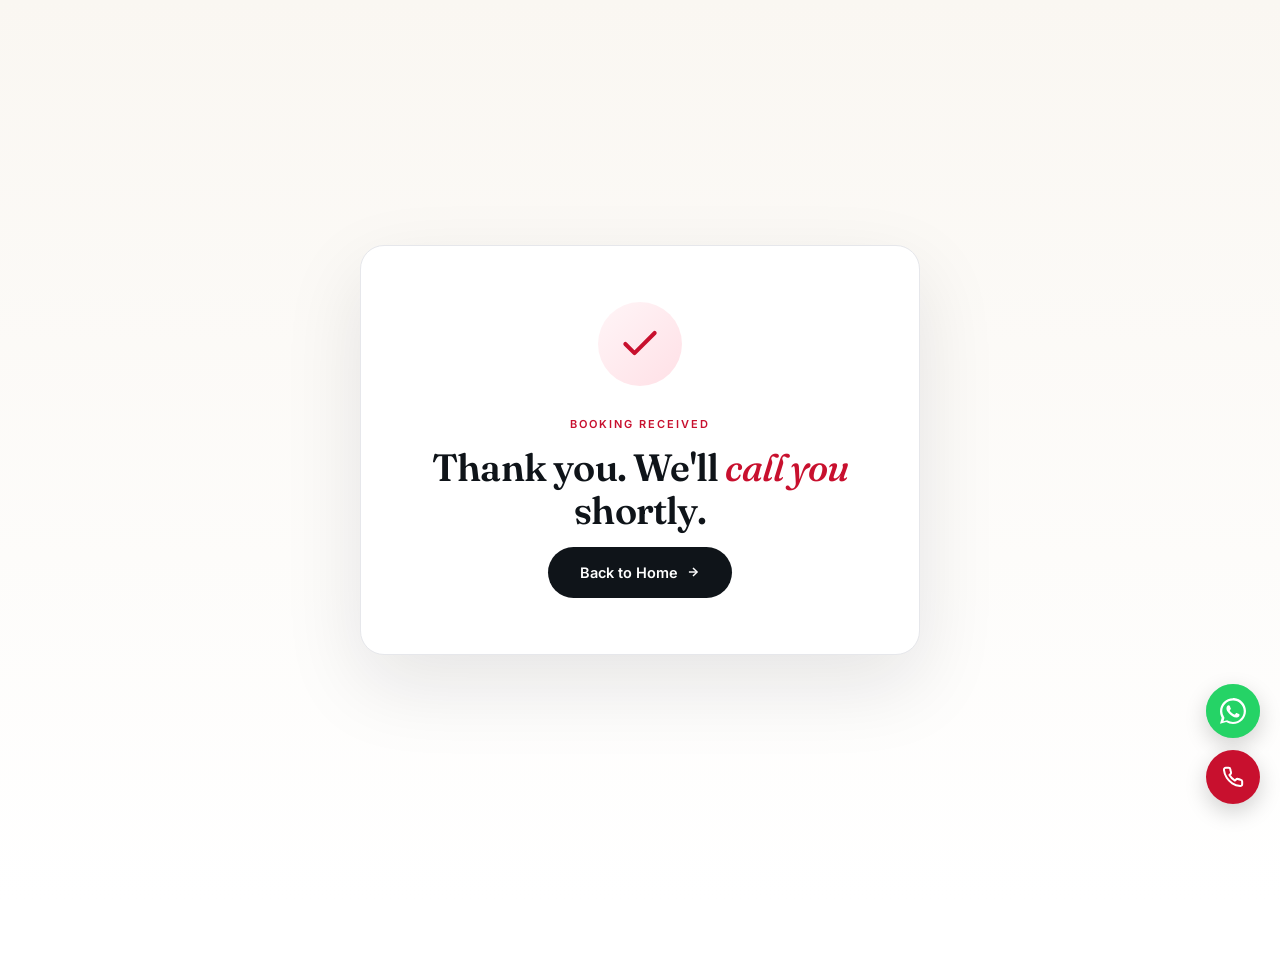
==== commit 270d061d: "Add floating WhatsApp + Call FABs on landing and thank-you pages - Floating action buttons pinned bo" ====
--- a/thank-you.html
+++ b/thank-you.html
@@ -124,5 +124,21 @@
       </a>
     </div>
   </section>
+
+  <div class="fab-stack" aria-label="Quick contact">
+    <a href="https://wa.me/919372776721?text=Hi%2C%20I%27d%20like%20to%20book%20a%20free%20consultation%20at%20Shape-U."
+       class="fab fab-whatsapp" target="_blank" rel="noopener" aria-label="Chat on WhatsApp">
+      <svg width="26" height="26" viewBox="0 0 32 32" fill="currentColor" aria-hidden="true">
+        <path d="M16 .395C7.164.395 0 7.559 0 16.395c0 2.819.747 5.461 2.05 7.762L0 31.605l7.621-1.996a16.063 16.063 0 008.379 2.336c8.836 0 16-7.164 16-16s-7.164-16-16-16zm0 29.207a13.16 13.16 0 01-6.711-1.836l-.482-.286-4.522 1.185 1.207-4.41-.314-.5A13.197 13.197 0 012.797 16.4c0-7.281 5.922-13.203 13.203-13.203 7.281 0 13.203 5.922 13.203 13.203 0 7.282-5.922 13.203-13.203 13.203zm7.236-9.892c-.397-.198-2.345-1.156-2.708-1.289-.363-.132-.627-.198-.891.198-.265.397-1.024 1.289-1.255 1.553-.231.264-.462.297-.86.099-.397-.198-1.673-.617-3.187-1.967-1.178-1.05-1.974-2.349-2.205-2.746-.231-.397-.025-.611.173-.808.178-.178.397-.462.595-.694.198-.231.264-.397.397-.661.132-.265.066-.496-.033-.694-.099-.198-.891-2.149-1.222-2.943-.322-.773-.65-.668-.891-.68a17.45 17.45 0 00-.76-.014c-.265 0-.694.099-1.057.496-.363.397-1.388 1.355-1.388 3.305 0 1.951 1.421 3.832 1.619 4.097.198.265 2.794 4.265 6.769 5.98.945.408 1.683.652 2.258.835.949.302 1.812.259 2.494.157.761-.114 2.345-.957 2.676-1.881.331-.925.331-1.718.231-1.881-.099-.165-.363-.265-.76-.463z"/>
+      </svg>
+      <span class="fab-label">Chat on WhatsApp</span>
+    </a>
+    <a href="tel:+918433824234" class="fab fab-call" aria-label="Call Shape-U">
+      <svg width="22" height="22" viewBox="0 0 24 24" fill="none" stroke="currentColor" stroke-width="2.2" stroke-linecap="round" stroke-linejoin="round" aria-hidden="true">
+        <path d="M22 16.92v3a2 2 0 01-2.18 2 19.79 19.79 0 01-8.63-3.07 19.5 19.5 0 01-6-6 19.79 19.79 0 01-3.07-8.67A2 2 0 014.11 2h3a2 2 0 012 1.72 12.84 12.84 0 00.7 2.81 2 2 0 01-.45 2.11L8.09 9.91a16 16 0 006 6l1.27-1.27a2 2 0 012.11-.45 12.84 12.84 0 002.81.7A2 2 0 0122 16.92z"/>
+      </svg>
+      <span class="fab-label">Call Now</span>
+    </a>
+  </div>
 </body>
 </html>
--- a/styles.css
+++ b/styles.css
@@ -944,6 +944,95 @@
 }
 .book-end-btn svg { transition: transform .2s; }
 .book-end-btn:hover svg { transform: translateX(3px); }
+
+/* ============ Floating Contact FABs ============ */
+.fab-stack {
+  position: fixed;
+  right: 20px;
+  bottom: 96px;
+  z-index: 95;
+  display: flex;
+  flex-direction: column;
+  gap: 12px;
+}
+.fab {
+  width: 54px;
+  height: 54px;
+  border-radius: 50%;
+  display: inline-flex;
+  align-items: center;
+  justify-content: center;
+  color: #fff;
+  text-decoration: none;
+  position: relative;
+  box-shadow: 0 8px 22px rgba(0, 0, 0, 0.18);
+  transition: transform .2s, box-shadow .25s, width .25s;
+  overflow: hidden;
+}
+.fab::after {
+  content: '';
+  position: absolute;
+  inset: 0;
+  border-radius: 50%;
+  background: currentColor;
+  opacity: 0;
+  z-index: 0;
+}
+.fab svg { position: relative; z-index: 1; }
+.fab-label {
+  position: absolute;
+  right: calc(100% + 10px);
+  white-space: nowrap;
+  background: var(--ink);
+  color: #fff;
+  font-size: 12.5px;
+  font-weight: 600;
+  padding: 7px 12px;
+  border-radius: 8px;
+  opacity: 0;
+  transform: translateX(8px);
+  pointer-events: none;
+  transition: opacity .2s, transform .25s;
+  box-shadow: 0 4px 12px rgba(0, 0, 0, 0.2);
+}
+.fab-label::after {
+  content: '';
+  position: absolute;
+  right: -5px;
+  top: 50%;
+  transform: translateY(-50%);
+  border-left: 5px solid var(--ink);
+  border-top: 5px solid transparent;
+  border-bottom: 5px solid transparent;
+}
+.fab:hover {
+  transform: translateY(-3px);
+  box-shadow: 0 14px 30px rgba(0, 0, 0, 0.25);
+}
+.fab:hover .fab-label {
+  opacity: 1;
+  transform: translateX(0);
+}
+.fab-whatsapp {
+  background: #25D366;
+}
+.fab-whatsapp::before {
+  content: '';
+  position: absolute;
+  inset: -6px;
+  border-radius: 50%;
+  background: #25D366;
+  opacity: 0.45;
+  animation: fabPulse 2s ease-out infinite;
+  z-index: -1;
+}
+@keyframes fabPulse {
+  0%   { transform: scale(0.85); opacity: 0.5; }
+  100% { transform: scale(1.4);  opacity: 0; }
+}
+.fab-call {
+  background: var(--red);
+}
 
 /* ============ Sticky Bottom CTA ============ */
 .sticky-cta {
@@ -1605,6 +1694,10 @@
   .sticky-cta-text span { display: none; }
   .sticky-cta-text strong { font-size: 12.5px; }
   .sticky-cta-btn { padding: 10px 16px; font-size: 12.5px; }
+  .fab-stack { right: 14px; bottom: 84px; gap: 10px; }
+  .fab { width: 48px; height: 48px; }
+  .fab svg { width: 22px; height: 22px; }
+  .fab-label { display: none; }
 
   .deco-dots, .deco-blur { display: none; }
 
